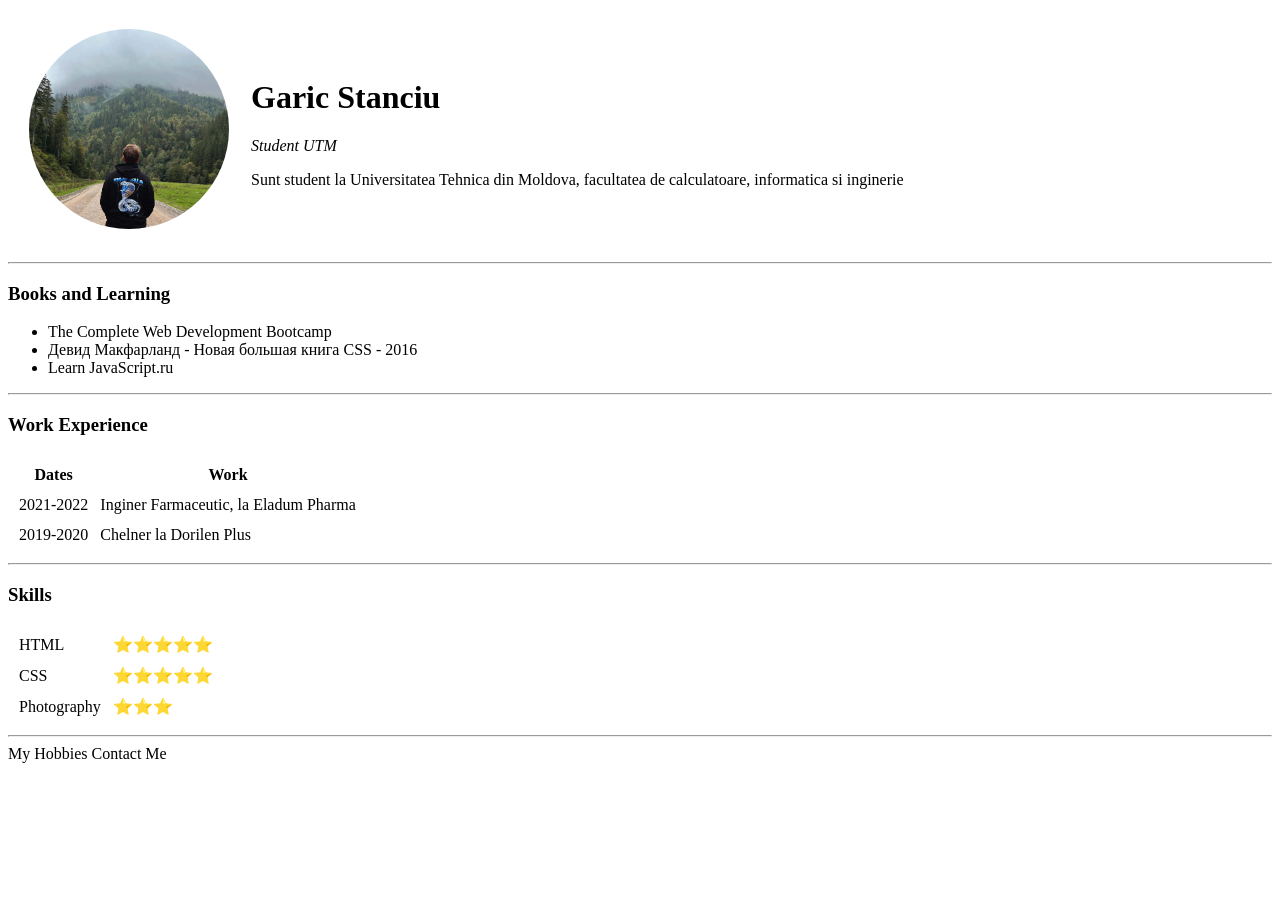
==== index.html @ 58a1689d "Add files via upload" ====
<!DOCTYPE html>
<html>
  <head>
    <meta charset="utf-8" />
    <title>Site-ul personal al lui Garic</title>
    <style>
      img {
        border-radius: 50%;
      }
    </style>
  </head>

  <body>
    <table cellspacing="20">
      <tr>
        <td>
          <img
            src="images/garic.jpg"
            alt="garic profile picture"
            width="200"
            height="200"
          />
        </td>
        <td>
          <h1>Garic Stanciu</h1>
          <p><em>Student UTM</em></p>
          <p>
            Sunt student la Universitatea Tehnica din Moldova, facultatea de
            calculatoare, informatica si inginerie
          </p>
        </td>
      </tr>
    </table>
    <hr />
    <h3>Books and Learning</h3>
    <ul>
      <li>The Complete Web Development Bootcamp</li>
      <li>Девид Макфарланд - Новая большая книга CSS - 2016</li>
      <li>Learn JavaScript.ru</li>
    </ul>
    <hr />
    <h3>Work Experience</h3>
    <table cellspacing="10">
      <thead>
        <tr>
          <th>Dates</th>
          <th>Work</th>
        </tr>
      </thead>
      <tbody>
        <tr>
          <td>2021-2022</td>
          <td>Inginer Farmaceutic, la Eladum Pharma</td>
        </tr>
        <tr>
          <td>2019-2020</td>
          <td>Chelner la Dorilen Plus</td>
        </tr>
      </tbody>
      <tfoot></tfoot>
    </table>
    <hr />
    <h3>Skills</h3>
    <table cellspacing="10">
      <tr>
        <td>HTML</td>
        <td>⭐⭐⭐⭐⭐</td>
      </tr>
      <tr>
        <td>CSS</td>
        <td>⭐⭐⭐⭐⭐</td>
      </tr>
      <tr>
        <td>Photography</td>
        <td>⭐⭐⭐</td>
      </tr>
    </table>

    <hr />
    <a>My Hobbies</a>
    <a src="contact-me.html">Contact Me</a>
  </body>
</html>
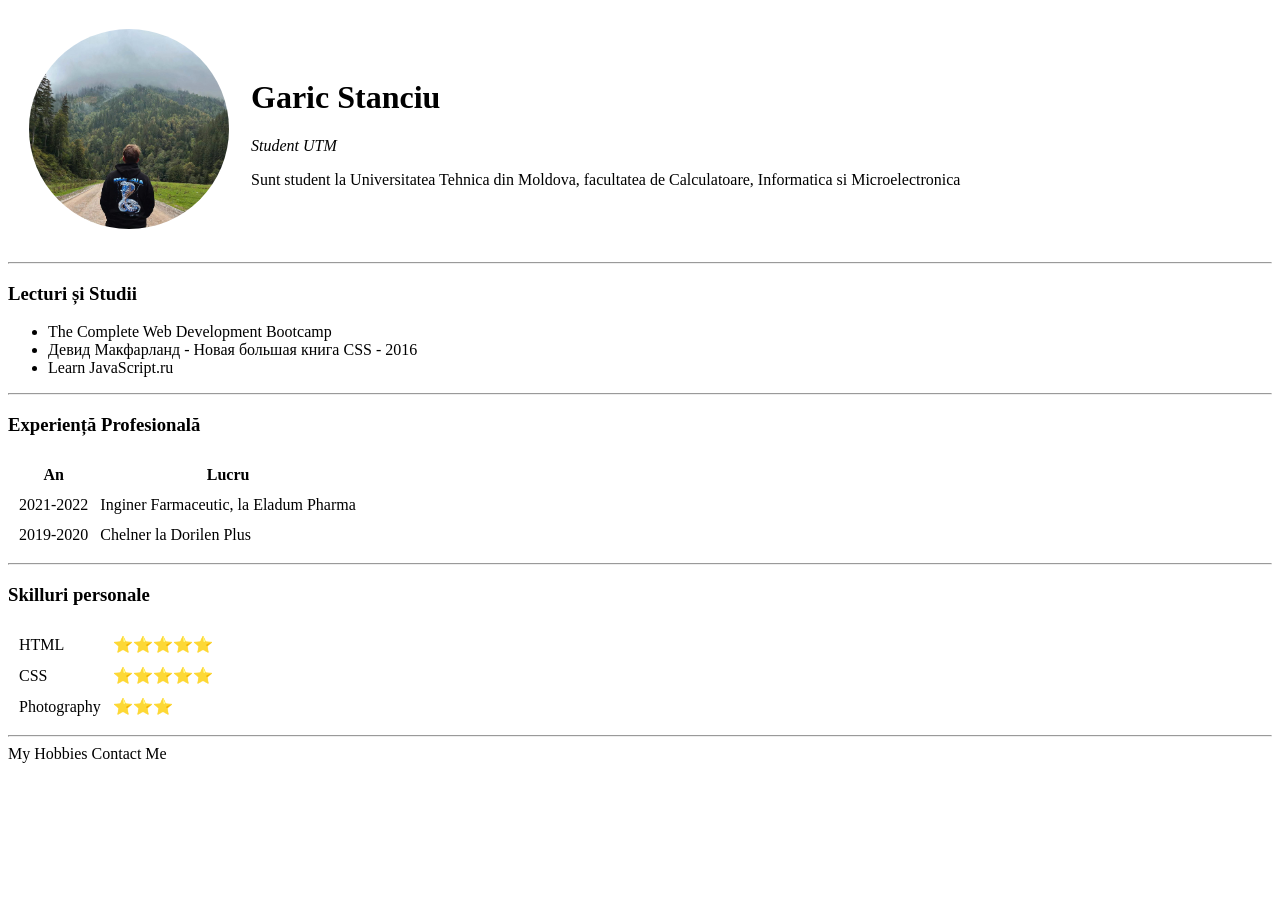
==== commit 2660afee: "updated" ====
--- a/index.html
+++ b/index.html
@@ -26,25 +26,25 @@
           <p><em>Student UTM</em></p>
           <p>
             Sunt student la Universitatea Tehnica din Moldova, facultatea de
-            calculatoare, informatica si inginerie
+            Calculatoare, Informatica si Microelectronica
           </p>
         </td>
       </tr>
     </table>
     <hr />
-    <h3>Books and Learning</h3>
+    <h3>Lecturi și Studii</h3>
     <ul>
       <li>The Complete Web Development Bootcamp</li>
       <li>Девид Макфарланд - Новая большая книга CSS - 2016</li>
       <li>Learn JavaScript.ru</li>
     </ul>
     <hr />
-    <h3>Work Experience</h3>
+    <h3>Experiență Profesională</h3>
     <table cellspacing="10">
       <thead>
         <tr>
-          <th>Dates</th>
-          <th>Work</th>
+          <th>An</th>
+          <th>Lucru</th>
         </tr>
       </thead>
       <tbody>
@@ -60,7 +60,7 @@
       <tfoot></tfoot>
     </table>
     <hr />
-    <h3>Skills</h3>
+    <h3>Skilluri personale</h3>
     <table cellspacing="10">
       <tr>
         <td>HTML</td>
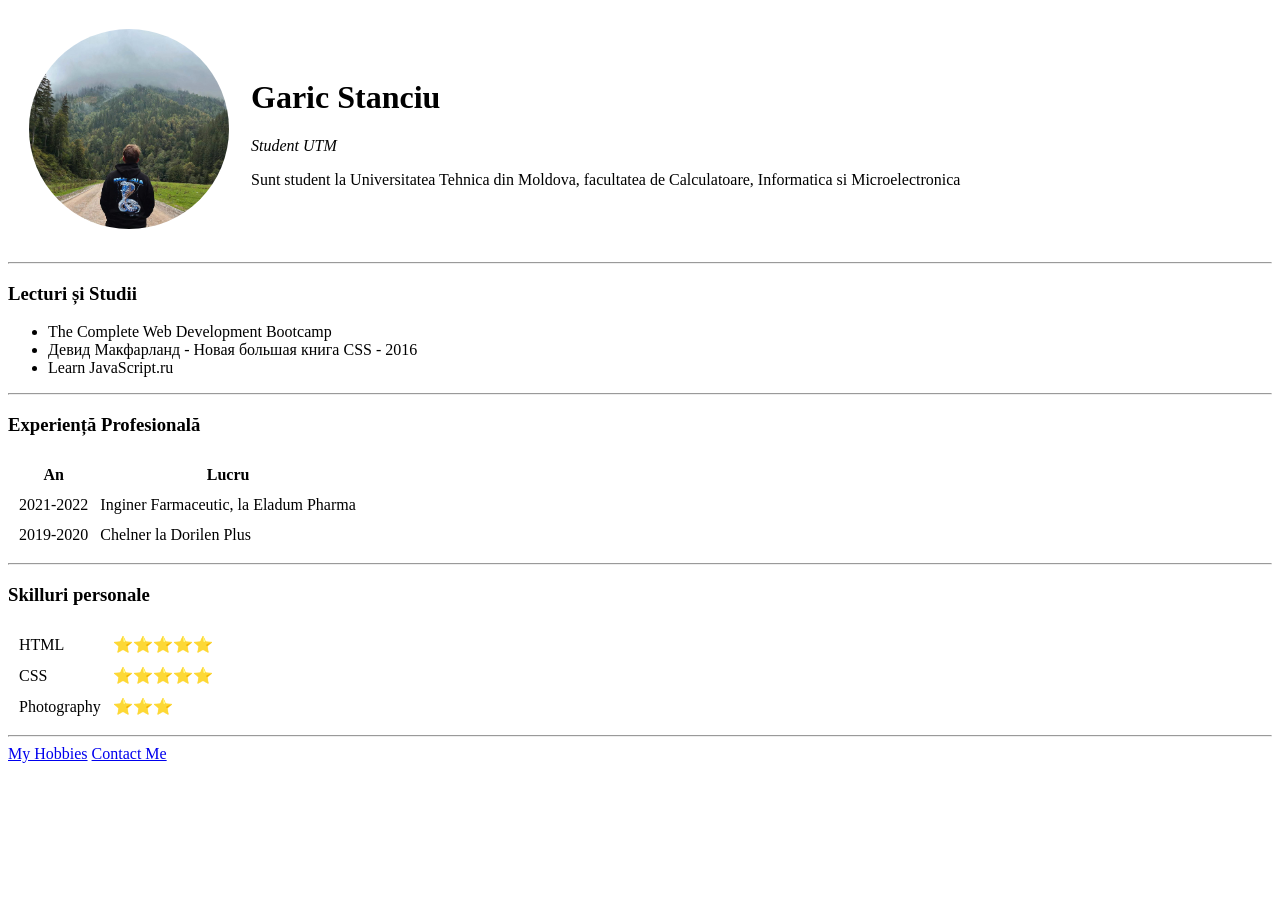
==== commit 5a8c4f45: "updated the hrefs from the footer section" ====
--- a/index.html
+++ b/index.html
@@ -77,7 +77,7 @@
     </table>
 
     <hr />
-    <a>My Hobbies</a>
-    <a src="contact-me.html">Contact Me</a>
+    <a href="hobbies.html">My Hobbies</a>
+    <a href="contact-me.html">Contact Me</a>
   </body>
 </html>
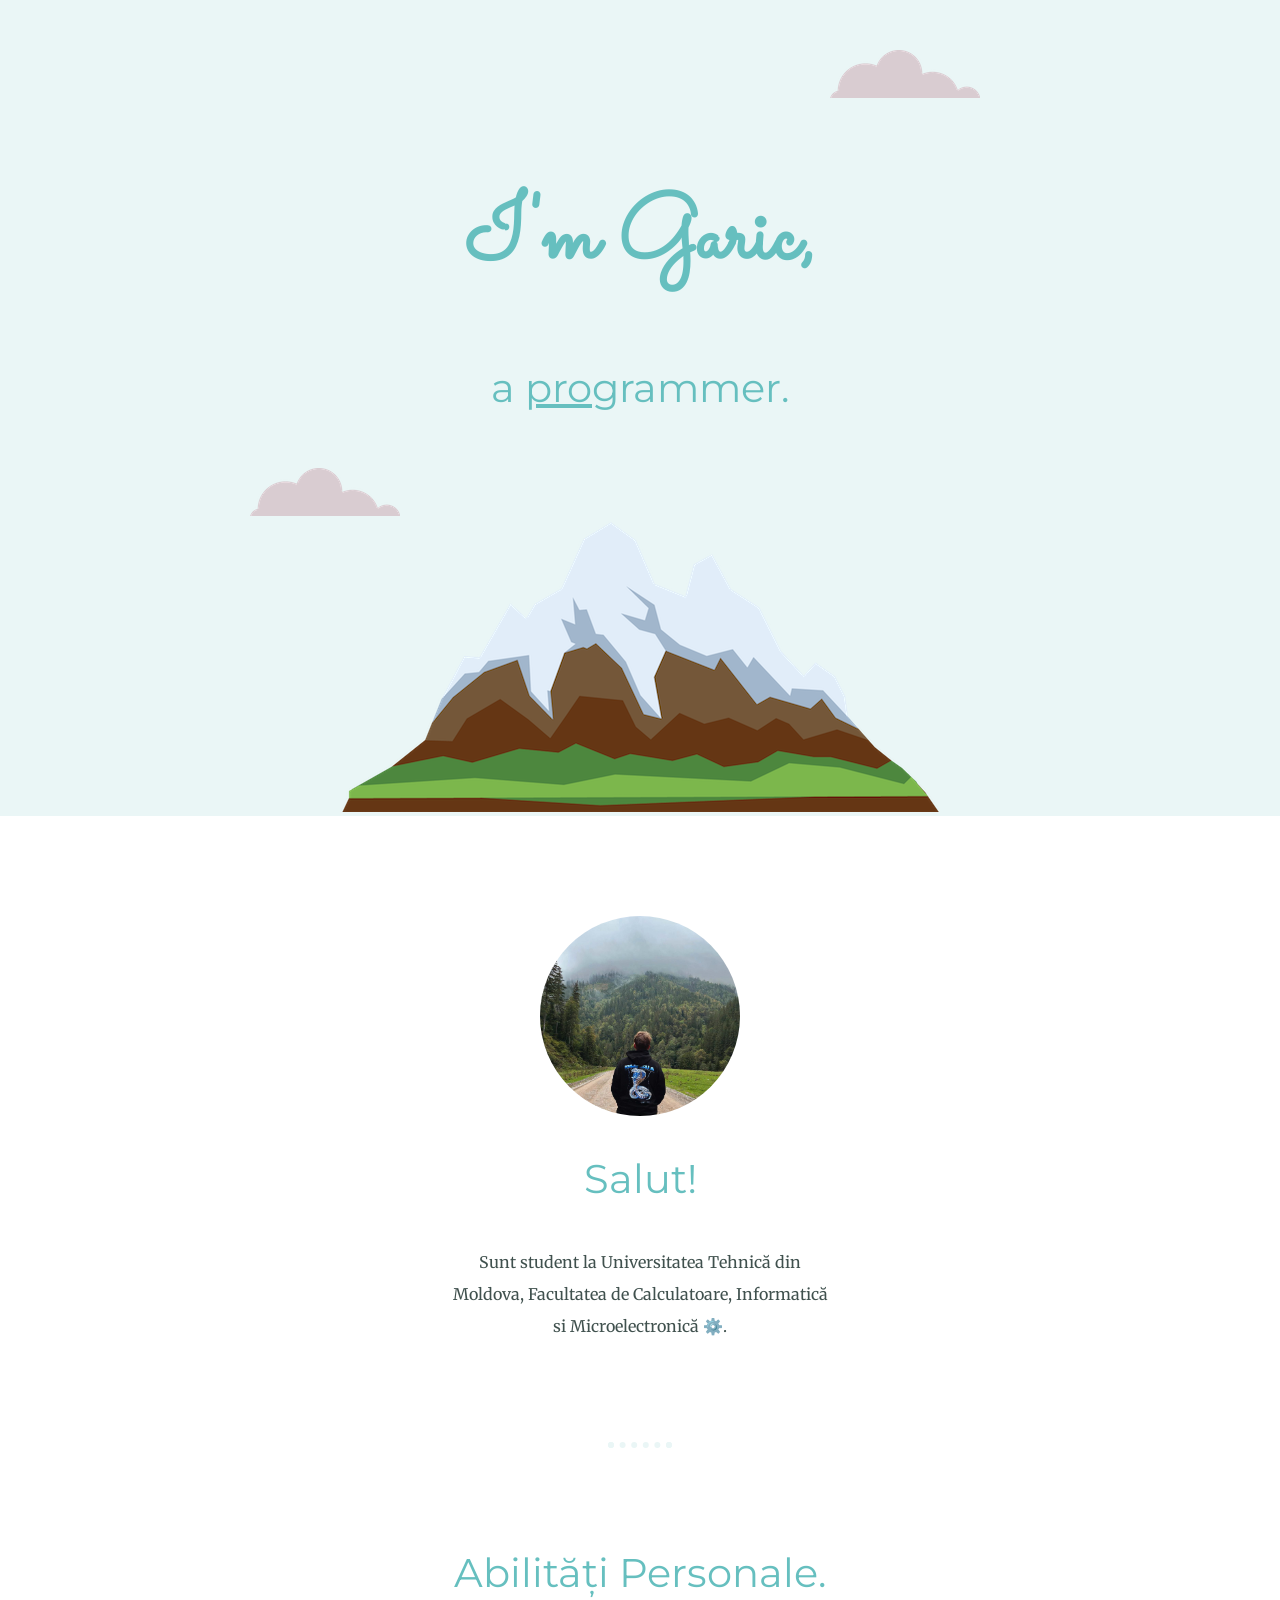
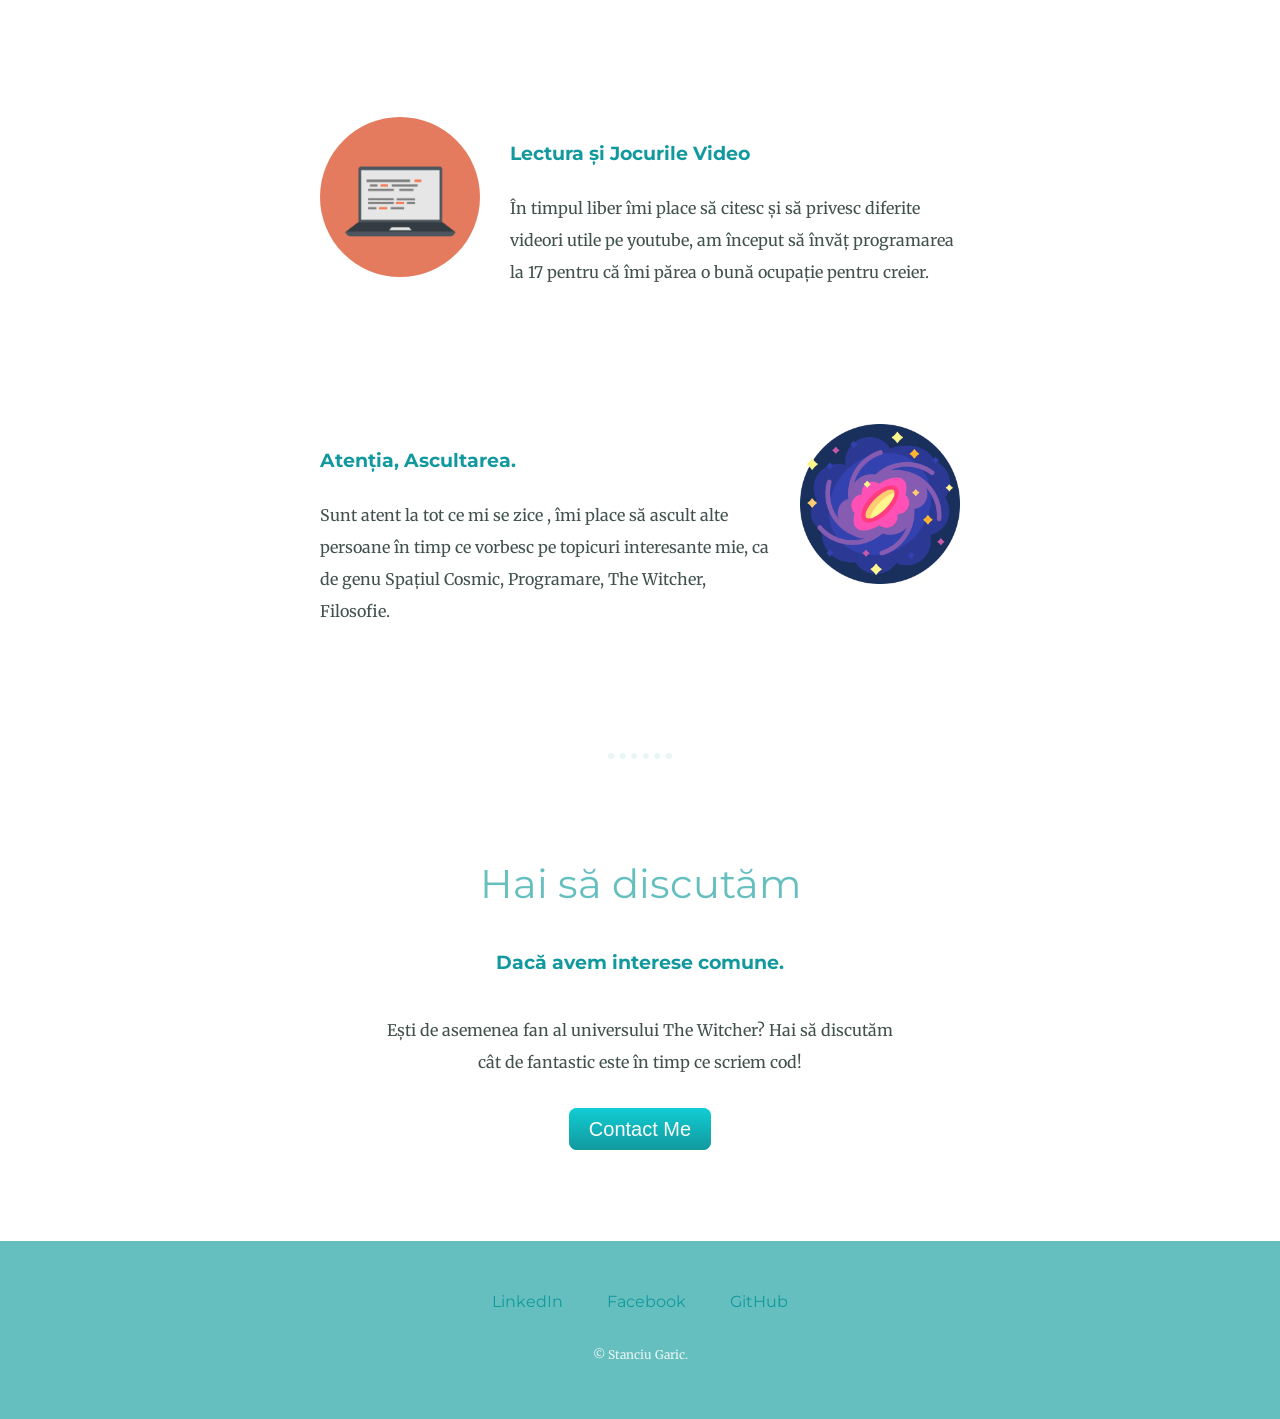
==== commit ea303c7b: "Add files via upload MySite" ====
--- a/index.html
+++ b/index.html
@@ -2,82 +2,82 @@
 <html>
   <head>
     <meta charset="utf-8" />
-    <title>Site-ul personal al lui Garic</title>
-    <style>
-      img {
-        border-radius: 50%;
-      }
-    </style>
+    <title>Garic Stanciu's personal site</title>
+    <link rel="stylesheet" type="text/css" href="css/styles.css" />
+    <link rel="icon" href="favicon.ico" />
+    <link rel="preconnect" href="https://fonts.googleapis.com" />
+    <link rel="preconnect" href="https://fonts.gstatic.com" crossorigin />
+    <link rel="preconnect" href="https://fonts.googleapis.com" />
+    <link rel="preconnect" href="https://fonts.gstatic.com" crossorigin />
+    <link
+      href="https://fonts.googleapis.com/css2?family=Merriweather&family=Montserrat&family=Sacramento&display=swap"
+      rel="stylesheet"
+    />
   </head>
 
   <body>
-    <table cellspacing="20">
-      <tr>
-        <td>
-          <img
-            src="images/garic.jpg"
-            alt="garic profile picture"
-            width="200"
-            height="200"
-          />
-        </td>
-        <td>
-          <h1>Garic Stanciu</h1>
-          <p><em>Student UTM</em></p>
+    <div class="top-container">
+      <img class="top-cloud" src="images/cloud.png" alt="cloud-img" />
+      <h1>I'm Garic,</h1>
+      <h2>a <span class="pro">pro</span>grammer.</h2>
+      <img class="bottom-cloud" src="images/cloud.png" alt="cloud-img" />
+      <img src="images/mountain.png" alt="montain-img" />
+    </div>
+
+    <div class="middle-container">
+      <div class="profile">
+        <img class="profile-imagine" src="images/garic.jpg" alt="" />
+        <h2>Salut!</h2>
+        <p class="m-c-paragraph">
+          Sunt student la Universitatea Tehnică din Moldova, Facultatea de
+          Calculatoare, Informatică si Microelectronică ⚙️.
+        </p>
+      </div>
+      <hr />
+      <div class="skills">
+        <h2>Abilități Personale.</h2>
+        <div class="skill-row">
+          <img class="profile-skills" src="images/computer.png" alt="" />
+          <h3>Lectura și Jocurile Video</h3>
           <p>
-            Sunt student la Universitatea Tehnica din Moldova, facultatea de
-            Calculatoare, Informatica si Microelectronica
+            În timpul liber îmi place să citesc și să privesc diferite videori
+            utile pe youtube, am început să învăț programarea la 17 pentru că
+            îmi părea o bună ocupație pentru creier.
           </p>
-        </td>
-      </tr>
-    </table>
-    <hr />
-    <h3>Lecturi și Studii</h3>
-    <ul>
-      <li>The Complete Web Development Bootcamp</li>
-      <li>Девид Макфарланд - Новая большая книга CSS - 2016</li>
-      <li>Learn JavaScript.ru</li>
-    </ul>
-    <hr />
-    <h3>Experiență Profesională</h3>
-    <table cellspacing="10">
-      <thead>
-        <tr>
-          <th>An</th>
-          <th>Lucru</th>
-        </tr>
-      </thead>
-      <tbody>
-        <tr>
-          <td>2021-2022</td>
-          <td>Inginer Farmaceutic, la Eladum Pharma</td>
-        </tr>
-        <tr>
-          <td>2019-2020</td>
-          <td>Chelner la Dorilen Plus</td>
-        </tr>
-      </tbody>
-      <tfoot></tfoot>
-    </table>
-    <hr />
-    <h3>Skilluri personale</h3>
-    <table cellspacing="10">
-      <tr>
-        <td>HTML</td>
-        <td>⭐⭐⭐⭐⭐</td>
-      </tr>
-      <tr>
-        <td>CSS</td>
-        <td>⭐⭐⭐⭐⭐</td>
-      </tr>
-      <tr>
-        <td>Photography</td>
-        <td>⭐⭐⭐</td>
-      </tr>
-    </table>
+        </div>
+        <div class="skill-row">
+          <img class="profile-skills-two" src="images/galaxy.png" alt="" />
+          <h3>Atenția, Ascultarea.</h3>
+          <p>
+            Sunt atent la tot ce mi se zice , îmi place să ascult alte persoane
+            în timp ce vorbesc pe topicuri interesante mie, ca de genu Spațiul
+            Cosmic, Programare, The Witcher, Filosofie.
+          </p>
+        </div>
+      </div>
+      <hr />
+      <div class="contact-me">
+        <h2>Hai să discutăm</h2>
+        <h3>Dacă avem interese comune.</h3>
+        <p class="contact-message">
+          Ești de asemenea fan al universului The Witcher? Hai să discutăm cât
+          de fantastic este în timp ce scriem cod!
+        </p>
+        <a class="btn" href="mailto:stanciugaric@gmail.com">Contact Me</a>
+      </div>
+    </div>
 
-    <hr />
-    <a href="hobbies.html">My Hobbies</a>
-    <a href="contact-me.html">Contact Me</a>
+    <div class="bottom-container">
+      <a
+        class="footer-link"
+        href="https://www.linkedin.com/in/stanciu-garic-1073b11a2/"
+        >LinkedIn</a
+      >
+      <a class="footer-link" href="https://www.facebook.com/garic.stanciu"
+        >Facebook</a
+      >
+      <a class="footer-link" href="https://github.com/grimmjow47">GitHub</a>
+      <p class="copyright">© Stanciu Garic.</p>
+    </div>
   </body>
 </html>
--- a/css/styles.css
+++ b/css/styles.css
@@ -0,0 +1,156 @@
+/* tags */
+hr {
+  border: dotted #eaf6f6 6px;
+  border-bottom: none;
+  width: 4%;
+  margin: 100px auto;
+}
+
+h1 {
+  font-size: 5.625rem;
+  margin: 50px auto 0 auto;
+  font-family: "Sacramento", cursive;
+  color: #66bfbf;
+  line-height: 2;
+}
+h2 {
+  font-family: "Montserrat", sans-serif;
+  font-size: 2.5rem;
+  color: #66bfbf;
+  font-weight: normal;
+  padding-bottom: 10px;
+}
+h3 {
+  font-family: "Montserrat", sans-serif;
+  color: #11999e;
+}
+
+a {
+  color: #11999e;
+  font-family: "Montserrat", sans-serif;
+  margin: 10px 20px;
+  text-decoration: none;
+}
+
+a:hover {
+  color: #eaf6f6;
+}
+
+p {
+  line-height: 2;
+}
+/*             sections tags*/
+div {
+  background-color: white;
+}
+body {
+  margin: 0;
+  text-align: center;
+  font-family: "Merriweather", serif;
+  color: #40514e;
+}
+.top-container {
+  background-color: #eaf6f6;
+  position: relative;
+  padding-top: 100px;
+}
+.profile-imagine {
+  border-radius: 50%;
+  width: 200px;
+  height: 200px;
+}
+.profile-skills {
+  border-radius: 50%;
+  width: 25%;
+  float: left;
+  margin-right: 30px;
+}
+.profile-skills-two {
+  width: 25%;
+  float: right;
+  margin-left: 30px;
+}
+.skill-row {
+  width: 50%;
+  margin: 100px auto 100px auto;
+  padding: 10px;
+  text-align: left;
+  line-height: 2;
+}
+
+.pro {
+  text-decoration: underline;
+}
+
+.middle-container {
+  margin: 100px 0;
+}
+.m-c-paragraph {
+  width: 30%;
+  margin: auto;
+}
+.bottom-container {
+  background-color: #66bfbf;
+
+  padding: 50px 0 20px;
+}
+
+.contact-message {
+  width: 40%;
+  margin: 40px auto 40px auto;
+}
+
+.copyright {
+  color: #eaf6f6;
+  font-size: 0.75rem;
+  padding: 20px 0;
+}
+
+.footer-link {
+  color: #11999e;
+}
+
+.top-cloud {
+  position: absolute;
+  right: 300px;
+  top: 50px;
+}
+.bottom-cloud {
+  position: absolute;
+  left: 250px;
+  bottom: 300px;
+}
+.skills h2 {
+  margin: 60px auto 60px auto;
+}
+
+.contact-me {
+  margin: 50px auto 50px auto;
+}
+
+.btn {
+  background: #11cdd4;
+  background-image: -webkit-linear-gradient(top, #11cdd4, #11999e);
+  background-image: -moz-linear-gradient(top, #11cdd4, #11999e);
+  background-image: -ms-linear-gradient(top, #11cdd4, #11999e);
+  background-image: -o-linear-gradient(top, #11cdd4, #11999e);
+  background-image: linear-gradient(to bottom, #11cdd4, #11999e);
+  -webkit-border-radius: 8;
+  -moz-border-radius: 8;
+  border-radius: 8px;
+  font-family: Arial;
+  color: #ffffff;
+  font-size: 20px;
+  padding: 10px 20px 10px 20px;
+  text-decoration: none;
+}
+
+.btn:hover {
+  background: #30e3cb;
+  background-image: -webkit-linear-gradient(top, #30e3cb, #2bc4ad);
+  background-image: -moz-linear-gradient(top, #30e3cb, #2bc4ad);
+  background-image: -ms-linear-gradient(top, #30e3cb, #2bc4ad);
+  background-image: -o-linear-gradient(top, #30e3cb, #2bc4ad);
+  background-image: linear-gradient(to bottom, #30e3cb, #2bc4ad);
+  text-decoration: none;
+}
